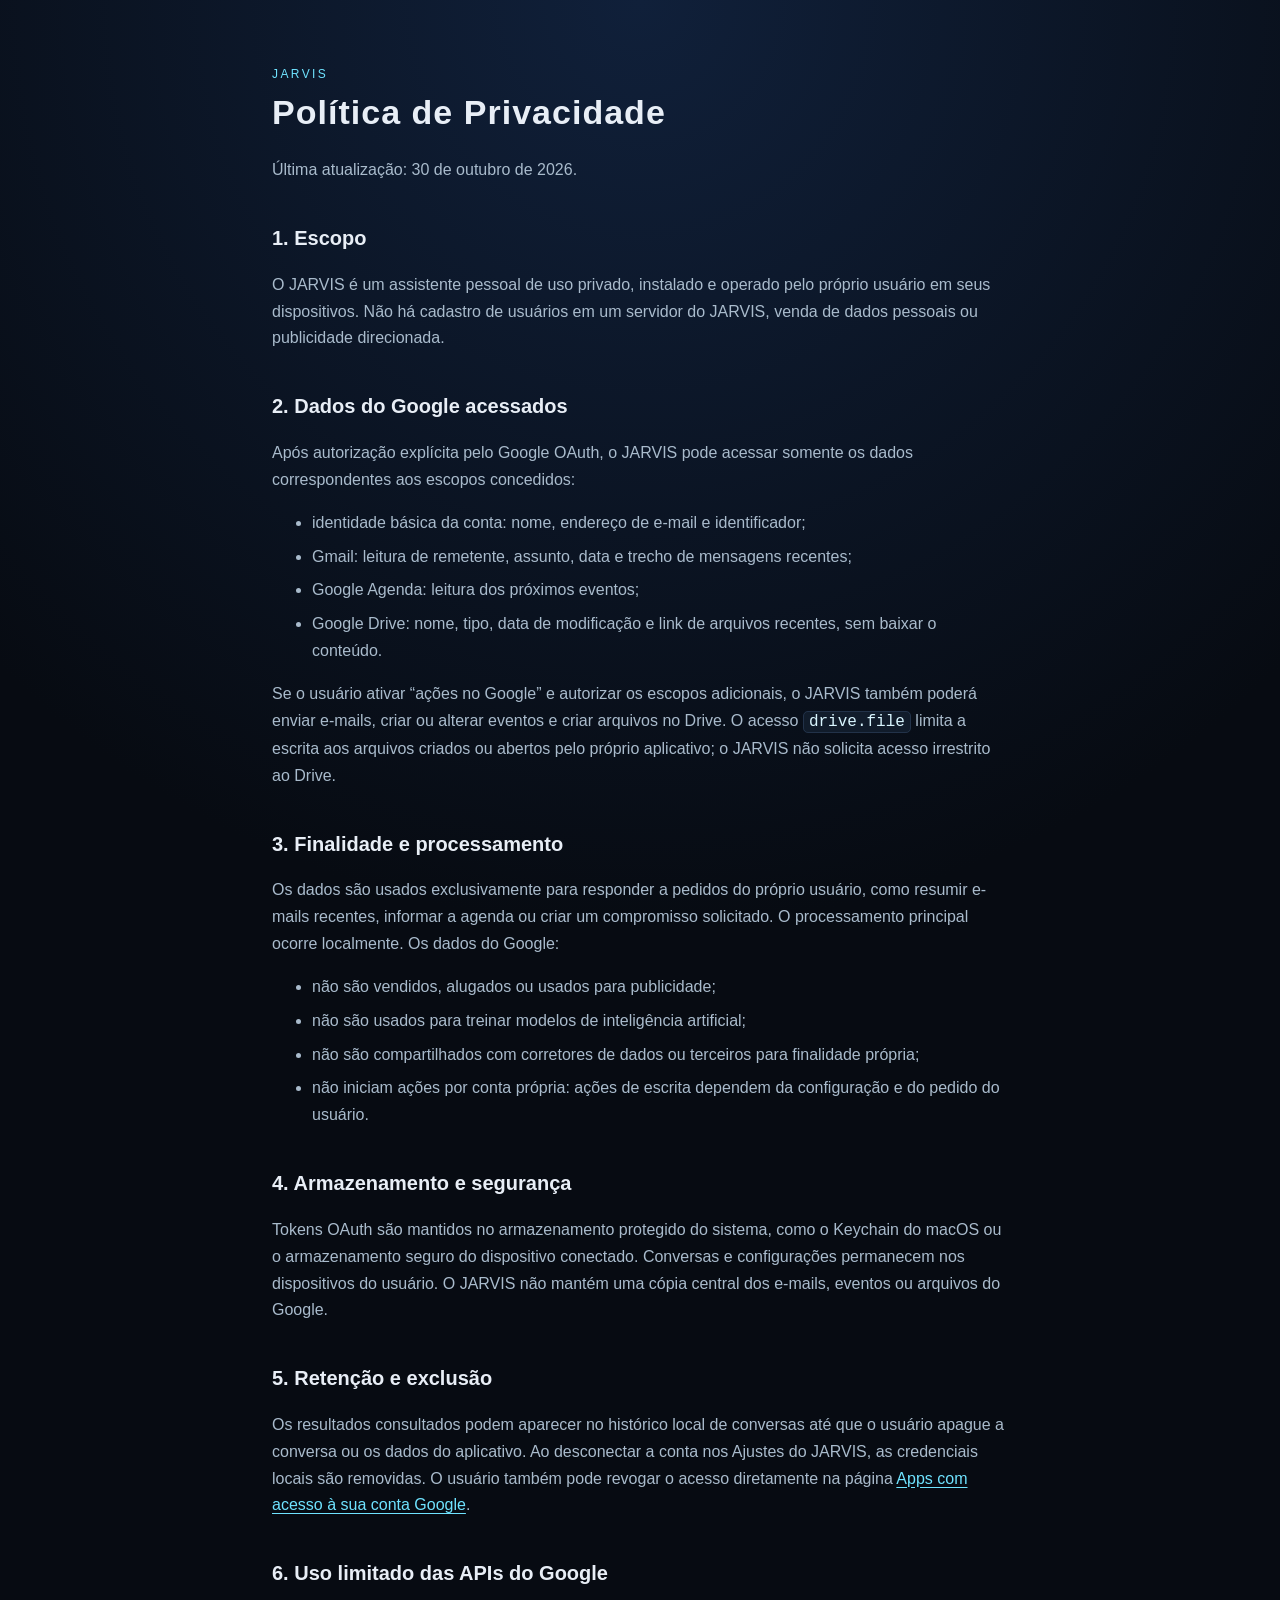
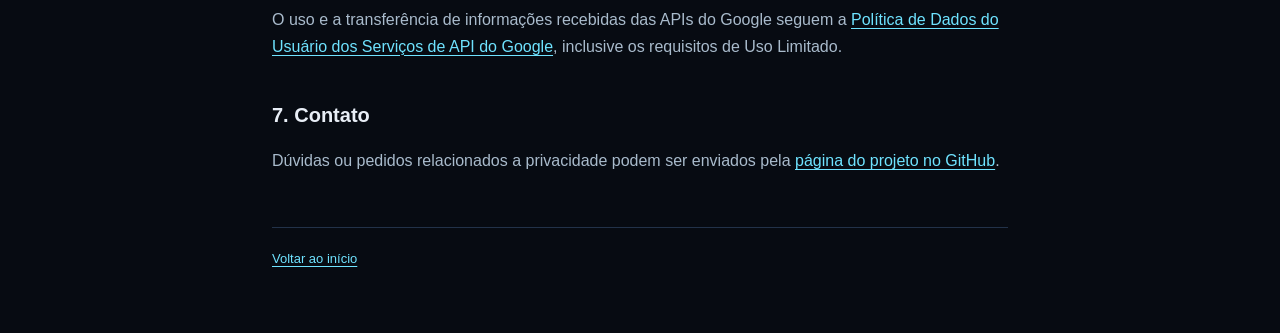
==== privacidade.html @ ed4d2e55 "docs: alinha privacidade aos escopos Google" ====
<!doctype html>
<html lang="pt-BR">
<head>
  <meta charset="utf-8">
  <meta name="viewport" content="width=device-width,initial-scale=1">
  <title>Política de Privacidade — JARVIS</title>
  <link rel="stylesheet" href="style.css">
</head>
<body><main>
  <div class="tag">JARVIS</div>
  <h1 class="policy-title">Política de Privacidade</h1>
  <p>Última atualização: 30 de outubro de 2026.</p>

  <h2>1. Escopo</h2>
  <p>O JARVIS é um assistente pessoal de uso privado, instalado e operado pelo próprio usuário em seus dispositivos. Não há cadastro de usuários em um servidor do JARVIS, venda de dados pessoais ou publicidade direcionada.</p>

  <h2>2. Dados do Google acessados</h2>
  <p>Após autorização explícita pelo Google OAuth, o JARVIS pode acessar somente os dados correspondentes aos escopos concedidos:</p>
  <ul>
    <li>identidade básica da conta: nome, endereço de e-mail e identificador;</li>
    <li>Gmail: leitura de remetente, assunto, data e trecho de mensagens recentes;</li>
    <li>Google Agenda: leitura dos próximos eventos;</li>
    <li>Google Drive: nome, tipo, data de modificação e link de arquivos recentes, sem baixar o conteúdo.</li>
  </ul>
  <p>Se o usuário ativar “ações no Google” e autorizar os escopos adicionais, o JARVIS também poderá enviar e-mails, criar ou alterar eventos e criar arquivos no Drive. O acesso <code>drive.file</code> limita a escrita aos arquivos criados ou abertos pelo próprio aplicativo; o JARVIS não solicita acesso irrestrito ao Drive.</p>

  <h2>3. Finalidade e processamento</h2>
  <p>Os dados são usados exclusivamente para responder a pedidos do próprio usuário, como resumir e-mails recentes, informar a agenda ou criar um compromisso solicitado. O processamento principal ocorre localmente. Os dados do Google:</p>
  <ul>
    <li>não são vendidos, alugados ou usados para publicidade;</li>
    <li>não são usados para treinar modelos de inteligência artificial;</li>
    <li>não são compartilhados com corretores de dados ou terceiros para finalidade própria;</li>
    <li>não iniciam ações por conta própria: ações de escrita dependem da configuração e do pedido do usuário.</li>
  </ul>

  <h2>4. Armazenamento e segurança</h2>
  <p>Tokens OAuth são mantidos no armazenamento protegido do sistema, como o Keychain do macOS ou o armazenamento seguro do dispositivo conectado. Conversas e configurações permanecem nos dispositivos do usuário. O JARVIS não mantém uma cópia central dos e-mails, eventos ou arquivos do Google.</p>

  <h2>5. Retenção e exclusão</h2>
  <p>Os resultados consultados podem aparecer no histórico local de conversas até que o usuário apague a conversa ou os dados do aplicativo. Ao desconectar a conta nos Ajustes do JARVIS, as credenciais locais são removidas. O usuário também pode revogar o acesso diretamente na página <a href="https://myaccount.google.com/permissions">Apps com acesso à sua conta Google</a>.</p>

  <h2>6. Uso limitado das APIs do Google</h2>
  <p>O uso e a transferência de informações recebidas das APIs do Google seguem a <a href="https://developers.google.com/terms/api-services-user-data-policy">Política de Dados do Usuário dos Serviços de API do Google</a>, inclusive os requisitos de Uso Limitado.</p>

  <h2>7. Contato</h2>
  <p>Dúvidas ou pedidos relacionados a privacidade podem ser enviados pela <a href="https://github.com/viktabrco-cell/jarvis-assistente/issues">página do projeto no GitHub</a>.</p>
  <footer><a href="index.html">Voltar ao início</a></footer>
</main></body>
</html>
---- style.css ----
:root{--bg:#070b12;--card:#0e1624;--text:#e8eef6;--muted:#a9bbcc;--accent:#6fe3ff;--line:#223249}
*{box-sizing:border-box}
body{margin:0;font:16px/1.68 -apple-system,BlinkMacSystemFont,"Segoe UI",Inter,sans-serif;background:radial-gradient(120% 80% at 50% 0%,#10203a 0%,var(--bg) 60%);color:var(--text);min-height:100vh}
main{max-width:780px;margin:0 auto;padding:64px 22px}
h1{font-size:44px;letter-spacing:.12em;margin:0 0 8px}
h2{margin:38px 0 8px;font-size:20px;color:var(--text)}
.policy-title{font-size:34px;letter-spacing:.03em}
.tag{color:var(--accent);letter-spacing:.2em;font-size:12px;text-transform:uppercase}
p,li{color:var(--muted)}
li+li{margin-top:7px}
a{color:var(--accent);text-underline-offset:3px}
code{color:#d9f6ff;background:#111c2b;border:1px solid var(--line);border-radius:5px;padding:1px 5px}
.card{background:linear-gradient(145deg,#101a2a,var(--card));border:1px solid var(--line);border-radius:18px;padding:22px 24px;margin:20px 0;box-shadow:0 14px 42px #0004}
.card h2{margin-top:0}
.button{display:inline-block;margin-top:4px;padding:9px 13px;border:1px solid #4faec5;border-radius:10px;text-decoration:none}
footer{margin-top:52px;padding-top:20px;border-top:1px solid var(--line);font-size:13px;color:#75899e}
@media(max-width:560px){main{padding:42px 18px}h1{font-size:36px}.policy-title{font-size:29px}.card{padding:18px}}
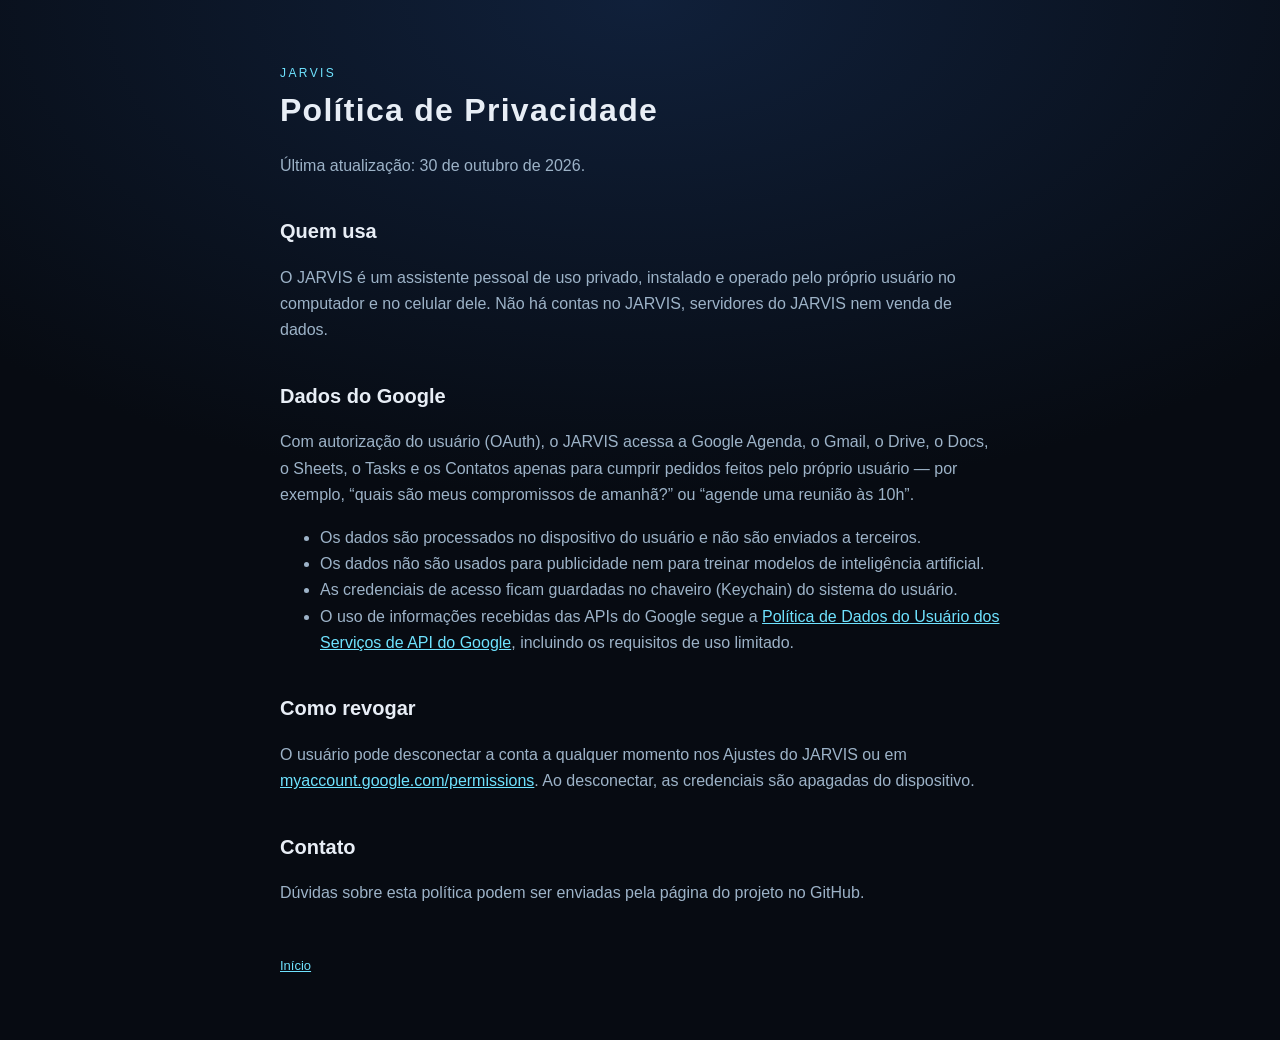
==== commit c4ed20b9: "Site do JARVIS" ====
--- a/privacidade.html
+++ b/privacidade.html
@@ -1,49 +1,16 @@
-<!doctype html>
-<html lang="pt-BR">
-<head>
-  <meta charset="utf-8">
-  <meta name="viewport" content="width=device-width,initial-scale=1">
-  <title>Política de Privacidade — JARVIS</title>
-  <link rel="stylesheet" href="style.css">
-</head>
+<!doctype html><html lang="pt-BR"><head><meta charset="utf-8"><meta name="viewport" content="width=device-width,initial-scale=1"><title>Política de Privacidade — JARVIS</title><link rel="stylesheet" href="style.css"></head>
 <body><main>
-  <div class="tag">JARVIS</div>
-  <h1 class="policy-title">Política de Privacidade</h1>
-  <p>Última atualização: 30 de outubro de 2026.</p>
-
-  <h2>1. Escopo</h2>
-  <p>O JARVIS é um assistente pessoal de uso privado, instalado e operado pelo próprio usuário em seus dispositivos. Não há cadastro de usuários em um servidor do JARVIS, venda de dados pessoais ou publicidade direcionada.</p>
-
-  <h2>2. Dados do Google acessados</h2>
-  <p>Após autorização explícita pelo Google OAuth, o JARVIS pode acessar somente os dados correspondentes aos escopos concedidos:</p>
-  <ul>
-    <li>identidade básica da conta: nome, endereço de e-mail e identificador;</li>
-    <li>Gmail: leitura de remetente, assunto, data e trecho de mensagens recentes;</li>
-    <li>Google Agenda: leitura dos próximos eventos;</li>
-    <li>Google Drive: nome, tipo, data de modificação e link de arquivos recentes, sem baixar o conteúdo.</li>
-  </ul>
-  <p>Se o usuário ativar “ações no Google” e autorizar os escopos adicionais, o JARVIS também poderá enviar e-mails, criar ou alterar eventos e criar arquivos no Drive. O acesso <code>drive.file</code> limita a escrita aos arquivos criados ou abertos pelo próprio aplicativo; o JARVIS não solicita acesso irrestrito ao Drive.</p>
-
-  <h2>3. Finalidade e processamento</h2>
-  <p>Os dados são usados exclusivamente para responder a pedidos do próprio usuário, como resumir e-mails recentes, informar a agenda ou criar um compromisso solicitado. O processamento principal ocorre localmente. Os dados do Google:</p>
-  <ul>
-    <li>não são vendidos, alugados ou usados para publicidade;</li>
-    <li>não são usados para treinar modelos de inteligência artificial;</li>
-    <li>não são compartilhados com corretores de dados ou terceiros para finalidade própria;</li>
-    <li>não iniciam ações por conta própria: ações de escrita dependem da configuração e do pedido do usuário.</li>
-  </ul>
-
-  <h2>4. Armazenamento e segurança</h2>
-  <p>Tokens OAuth são mantidos no armazenamento protegido do sistema, como o Keychain do macOS ou o armazenamento seguro do dispositivo conectado. Conversas e configurações permanecem nos dispositivos do usuário. O JARVIS não mantém uma cópia central dos e-mails, eventos ou arquivos do Google.</p>
-
-  <h2>5. Retenção e exclusão</h2>
-  <p>Os resultados consultados podem aparecer no histórico local de conversas até que o usuário apague a conversa ou os dados do aplicativo. Ao desconectar a conta nos Ajustes do JARVIS, as credenciais locais são removidas. O usuário também pode revogar o acesso diretamente na página <a href="https://myaccount.google.com/permissions">Apps com acesso à sua conta Google</a>.</p>
-
-  <h2>6. Uso limitado das APIs do Google</h2>
-  <p>O uso e a transferência de informações recebidas das APIs do Google seguem a <a href="https://developers.google.com/terms/api-services-user-data-policy">Política de Dados do Usuário dos Serviços de API do Google</a>, inclusive os requisitos de Uso Limitado.</p>
-
-  <h2>7. Contato</h2>
-  <p>Dúvidas ou pedidos relacionados a privacidade podem ser enviados pela <a href="https://github.com/viktabrco-cell/jarvis-assistente/issues">página do projeto no GitHub</a>.</p>
-  <footer><a href="index.html">Voltar ao início</a></footer>
-</main></body>
-</html>
+<div class="tag">JARVIS</div><h1 style="font-size:32px;letter-spacing:.04em">Política de Privacidade</h1>
+<p>Última atualização: 30 de outubro de 2026.</p>
+<h2>Quem usa</h2><p>O JARVIS é um assistente pessoal de uso privado, instalado e operado pelo próprio usuário no computador e no celular dele. Não há contas no JARVIS, servidores do JARVIS nem venda de dados.</p>
+<h2>Dados do Google</h2><p>Com autorização do usuário (OAuth), o JARVIS acessa a Google Agenda, o Gmail, o Drive, o Docs, o Sheets, o Tasks e os Contatos apenas para cumprir pedidos feitos pelo próprio usuário — por exemplo, “quais são meus compromissos de amanhã?” ou “agende uma reunião às 10h”.</p>
+<ul>
+<li>Os dados são processados no dispositivo do usuário e não são enviados a terceiros.</li>
+<li>Os dados não são usados para publicidade nem para treinar modelos de inteligência artificial.</li>
+<li>As credenciais de acesso ficam guardadas no chaveiro (Keychain) do sistema do usuário.</li>
+<li>O uso de informações recebidas das APIs do Google segue a <a href="https://developers.google.com/terms/api-services-user-data-policy">Política de Dados do Usuário dos Serviços de API do Google</a>, incluindo os requisitos de uso limitado.</li>
+</ul>
+<h2>Como revogar</h2><p>O usuário pode desconectar a conta a qualquer momento nos Ajustes do JARVIS ou em <a href="https://myaccount.google.com/permissions">myaccount.google.com/permissions</a>. Ao desconectar, as credenciais são apagadas do dispositivo.</p>
+<h2>Contato</h2><p>Dúvidas sobre esta política podem ser enviadas pela página do projeto no GitHub.</p>
+<footer><a href="index.html">Início</a></footer>
+</main></body></html>
--- a/style.css
+++ b/style.css
@@ -1,17 +1,5 @@
-:root{--bg:#070b12;--card:#0e1624;--text:#e8eef6;--muted:#a9bbcc;--accent:#6fe3ff;--line:#223249}
-*{box-sizing:border-box}
-body{margin:0;font:16px/1.68 -apple-system,BlinkMacSystemFont,"Segoe UI",Inter,sans-serif;background:radial-gradient(120% 80% at 50% 0%,#10203a 0%,var(--bg) 60%);color:var(--text);min-height:100vh}
-main{max-width:780px;margin:0 auto;padding:64px 22px}
-h1{font-size:44px;letter-spacing:.12em;margin:0 0 8px}
-h2{margin:38px 0 8px;font-size:20px;color:var(--text)}
-.policy-title{font-size:34px;letter-spacing:.03em}
-.tag{color:var(--accent);letter-spacing:.2em;font-size:12px;text-transform:uppercase}
-p,li{color:var(--muted)}
-li+li{margin-top:7px}
-a{color:var(--accent);text-underline-offset:3px}
-code{color:#d9f6ff;background:#111c2b;border:1px solid var(--line);border-radius:5px;padding:1px 5px}
-.card{background:linear-gradient(145deg,#101a2a,var(--card));border:1px solid var(--line);border-radius:18px;padding:22px 24px;margin:20px 0;box-shadow:0 14px 42px #0004}
-.card h2{margin-top:0}
-.button{display:inline-block;margin-top:4px;padding:9px 13px;border:1px solid #4faec5;border-radius:10px;text-decoration:none}
-footer{margin-top:52px;padding-top:20px;border-top:1px solid var(--line);font-size:13px;color:#75899e}
-@media(max-width:560px){main{padding:42px 18px}h1{font-size:36px}.policy-title{font-size:29px}.card{padding:18px}}
+:root{--bg:#070b12;--card:#0e1624;--text:#e8eef6;--muted:#9db3c8;--accent:#6fe3ff}
+*{box-sizing:border-box}body{margin:0;font:16px/1.65 -apple-system,BlinkMacSystemFont,"Segoe UI",Inter,sans-serif;background:radial-gradient(120% 80% at 50% 0%,#10203a 0%,var(--bg) 60%);color:var(--text);min-height:100vh}
+main{max-width:760px;margin:0 auto;padding:64px 20px}h1{font-size:42px;letter-spacing:.12em;margin:0 0 6px}h2{margin-top:36px;font-size:20px}
+.tag{color:var(--accent);letter-spacing:.2em;font-size:12px;text-transform:uppercase}p,li{color:var(--muted)}a{color:var(--accent)}
+.card{background:var(--card);border:1px solid #1d2b40;border-radius:16px;padding:20px 22px;margin:18px 0}footer{margin-top:48px;font-size:13px;color:#6f8399}
